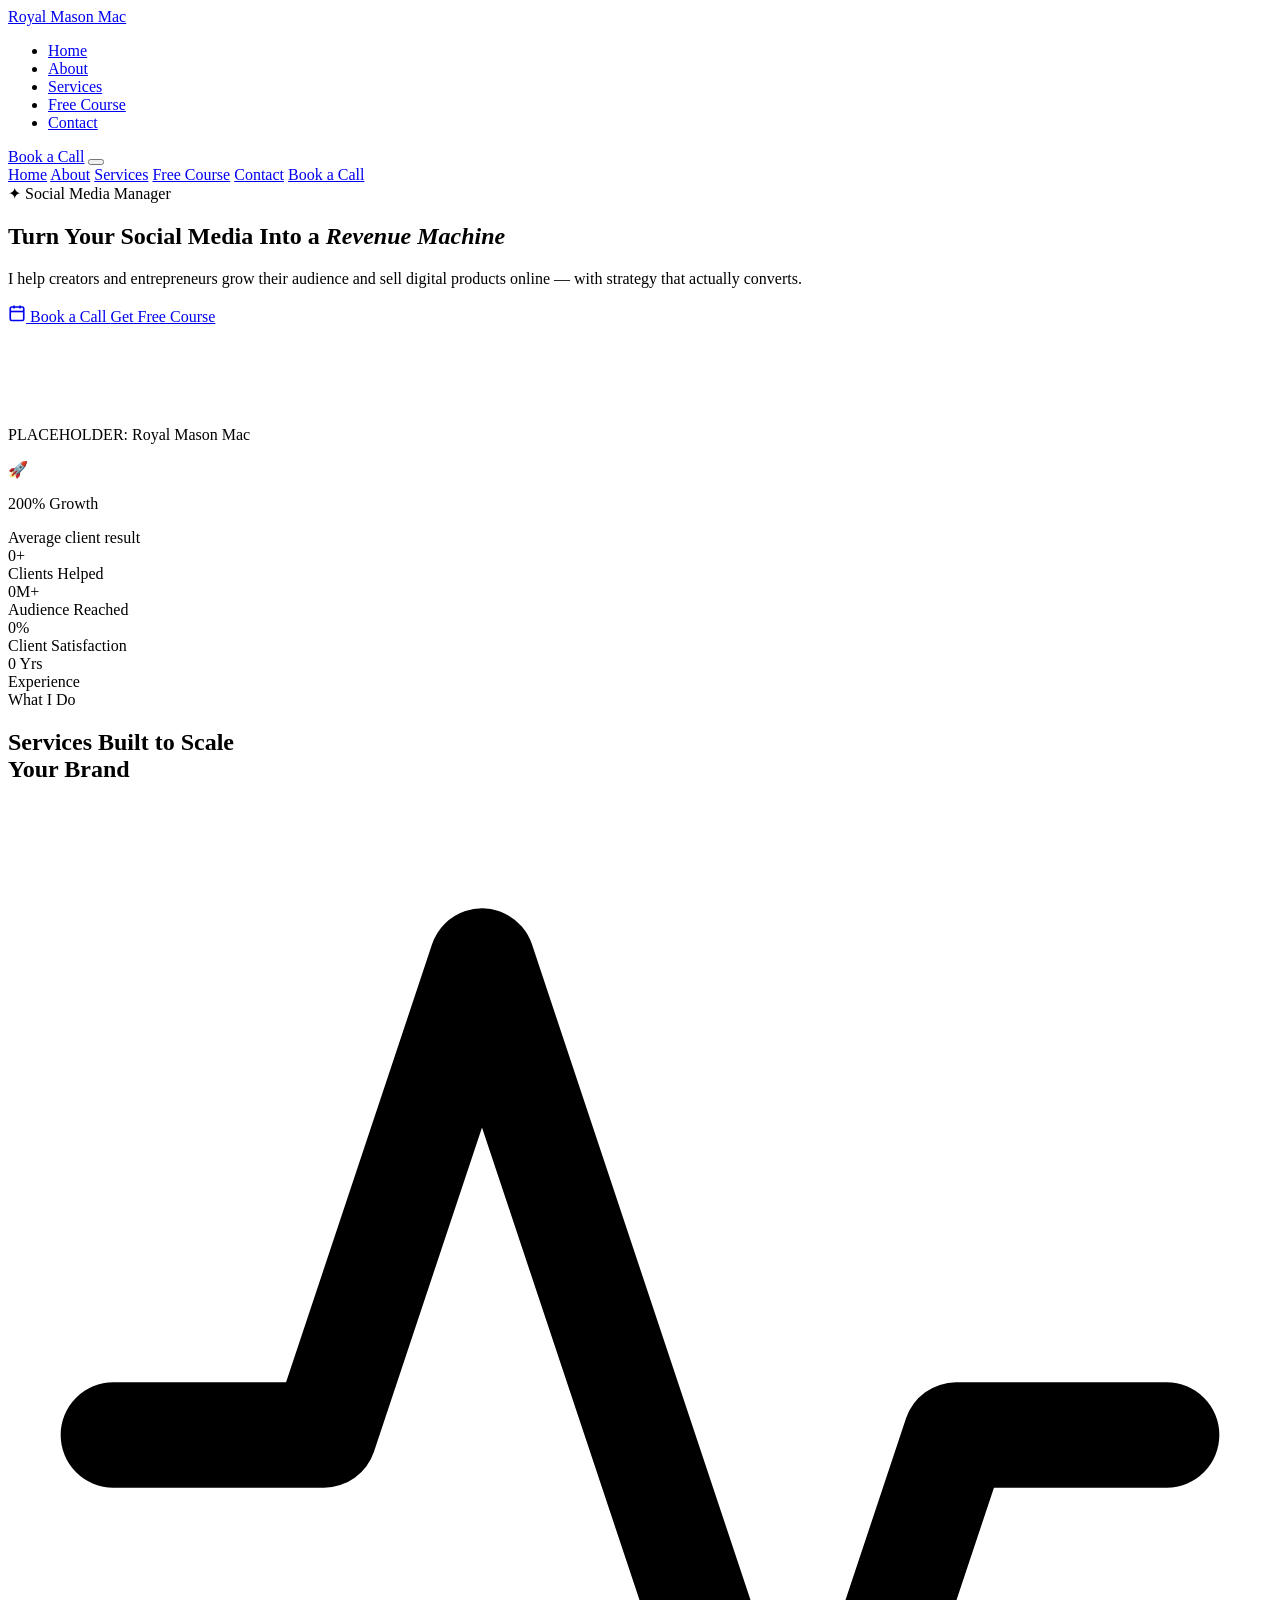
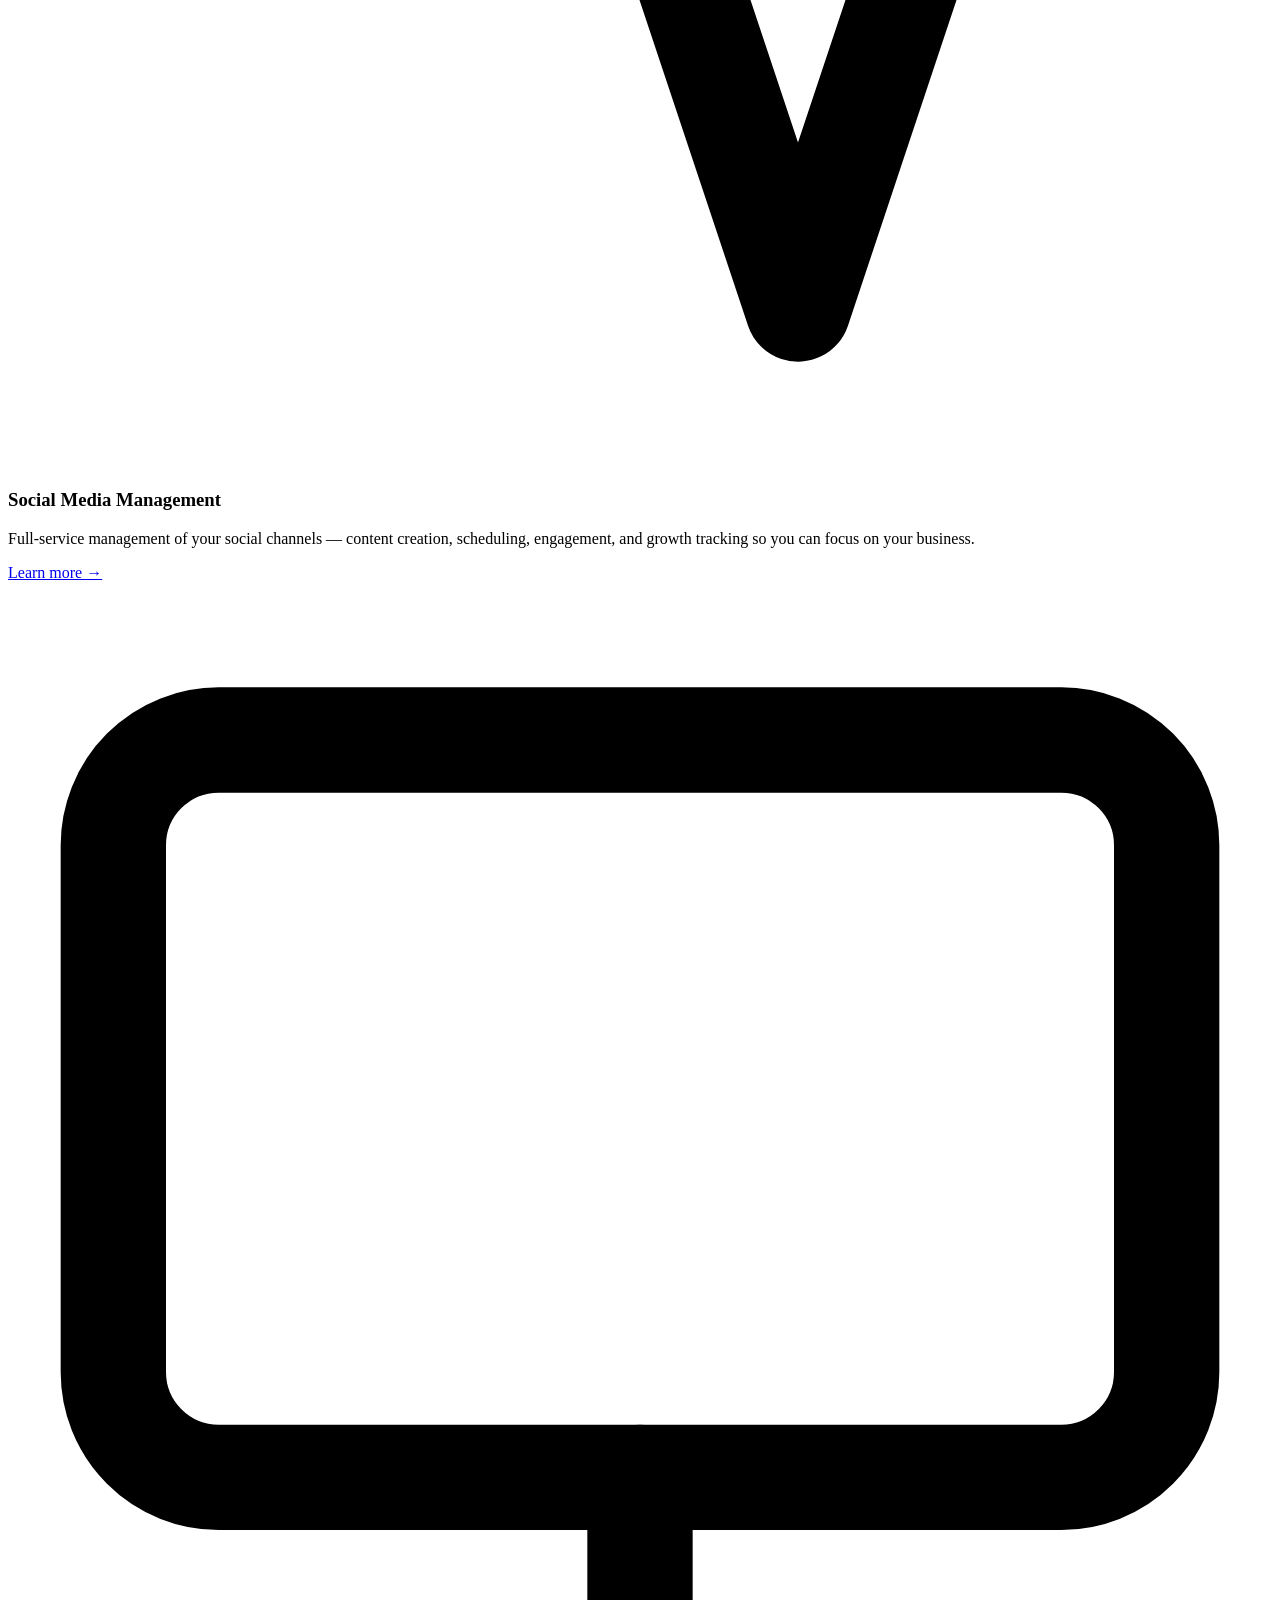
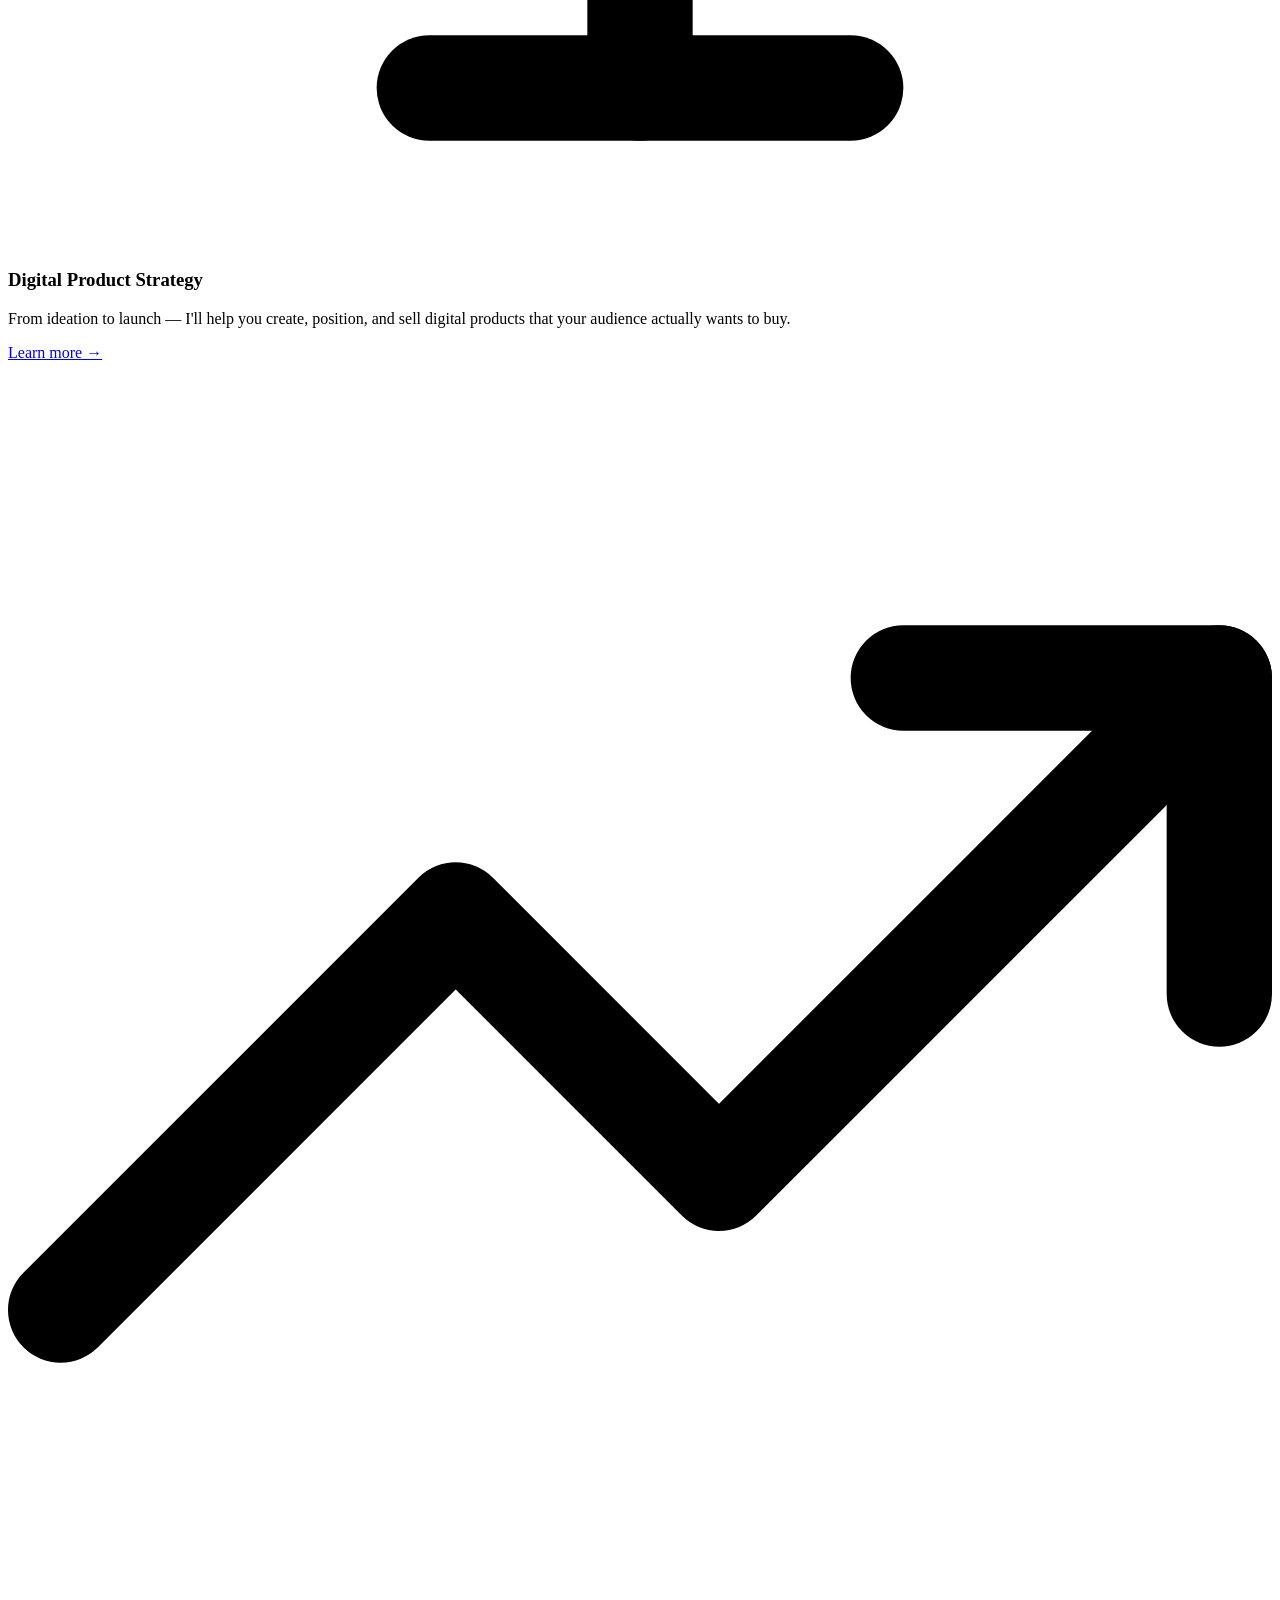
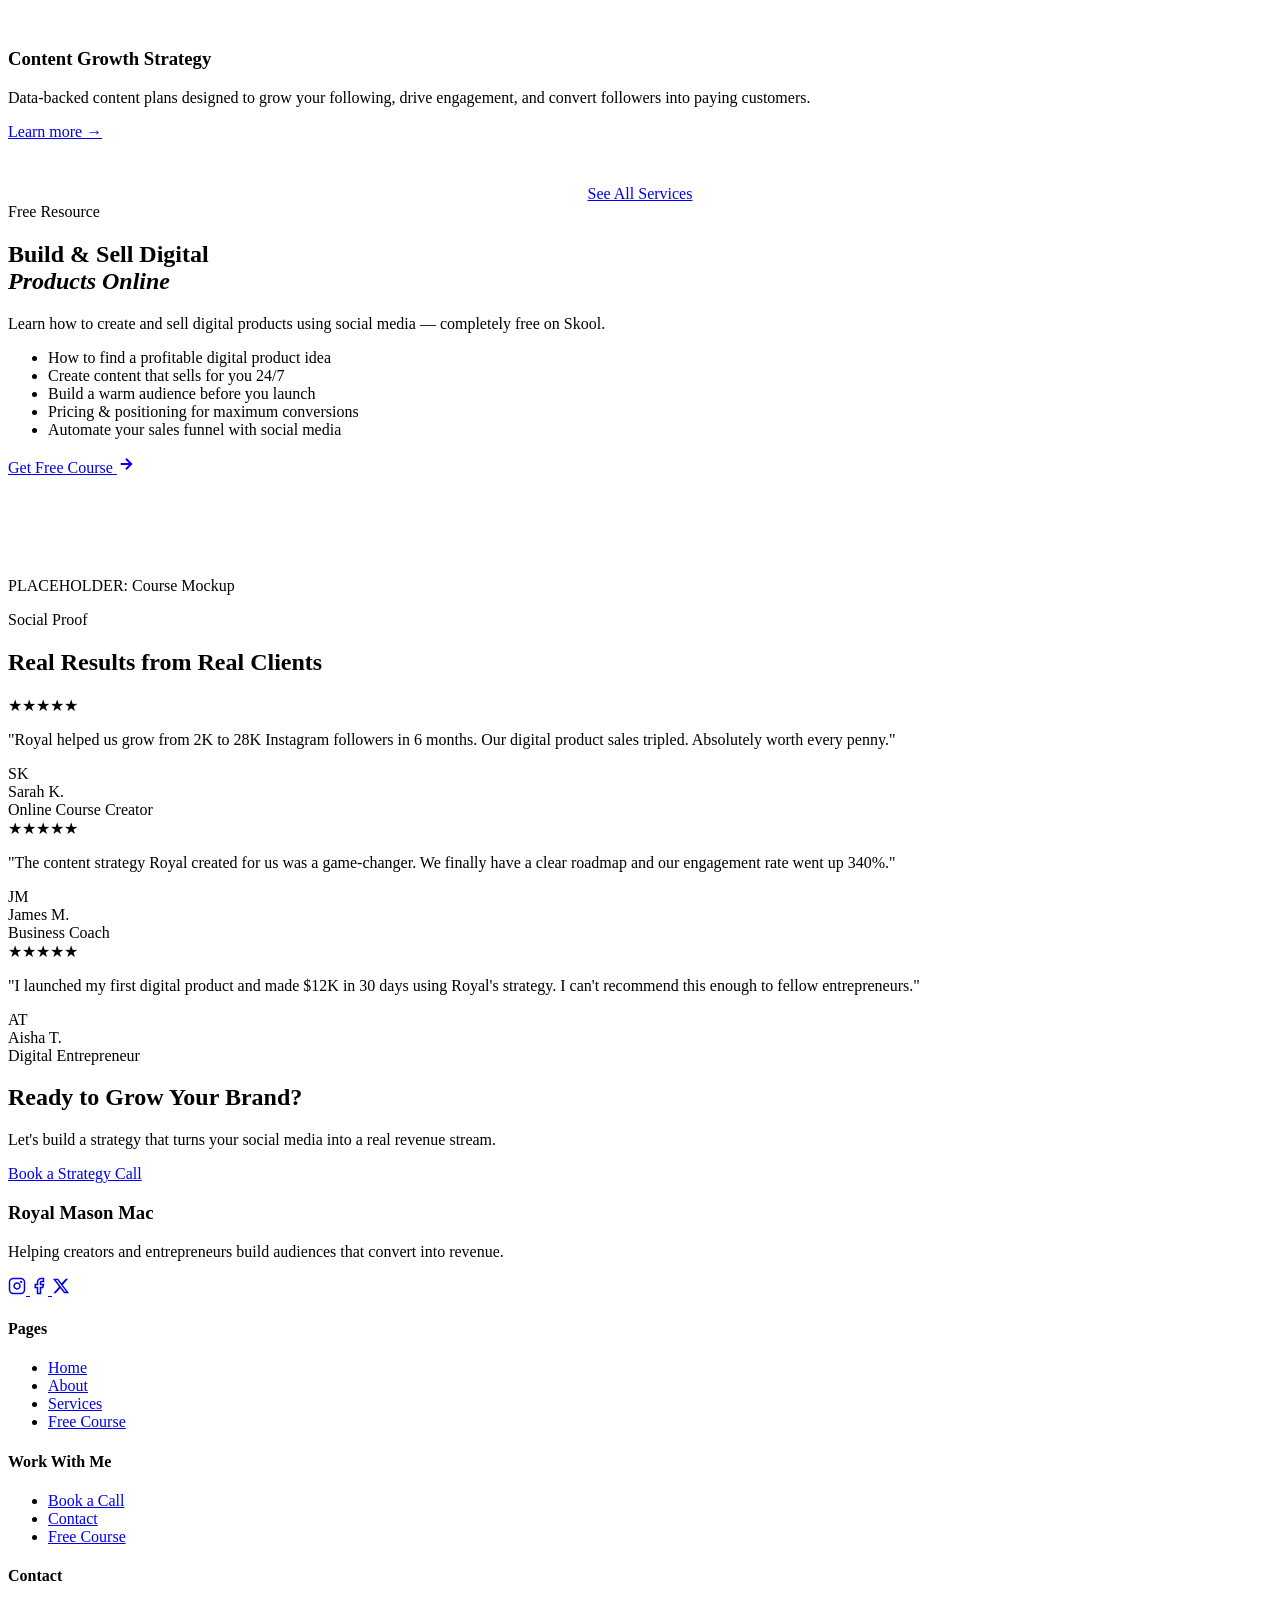
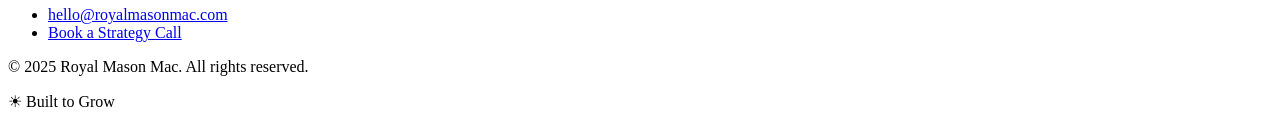
==== index.html @ da8994a7 "chore:add index.html" ====
<!DOCTYPE html>
<html lang="en">
<head>
  <meta charset="UTF-8" />
  <meta name="viewport" content="width=device-width, initial-scale=1.0" />
  <title>Royal Mason Mac — Social Media Manager</title>
  <meta name="description" content="Royal Mason Mac helps creators and entrepreneurs grow their audience and sell digital products online." />
  <link rel="stylesheet" href="css/style.css" />
  <link rel="preconnect" href="https://fonts.googleapis.com" />
  <link rel="preconnect" href="https://fonts.gstatic.com" crossorigin />
</head>
<body>

<!-- ═══ NAVBAR ═══ -->
<nav class="navbar" aria-label="Main navigation">
  <div class="container navbar__inner">
    <a href="index.html" class="navbar__logo">
      <span class="navbar__logo-dot"></span>
      Royal Mason Mac
    </a>
    <ul class="navbar__links" role="list">
      <li><a href="index.html">Home</a></li>
      <li><a href="about.html">About</a></li>
      <li><a href="services.html">Services</a></li>
      <li><a href="course.html">Free Course</a></li>
      <li><a href="contact.html">Contact</a></li>
    </ul>
    <div class="navbar__cta">
      <a href="book.html" class="btn btn-primary btn-sm btn-cta-nav">Book a Call</a>
      <button class="hamburger" aria-label="Open menu" aria-expanded="false">
        <span></span><span></span><span></span>
      </button>
    </div>
  </div>
</nav>

<!-- ═══ MOBILE MENU ═══ -->
<div class="mobile-nav" role="dialog" aria-modal="true" aria-label="Mobile navigation">
  <a href="index.html">Home</a>
  <a href="about.html">About</a>
  <a href="services.html">Services</a>
  <a href="course.html">Free Course</a>
  <a href="contact.html">Contact</a>
  <a href="book.html" class="btn btn-primary mobile-cta">Book a Call</a>
</div>

<!-- ═══ HERO ═══ -->
<section class="hero" aria-label="Hero">
  <div class="hero__bg" aria-hidden="true">
    <div class="hero__blob-1"></div>
    <div class="hero__blob-2"></div>
  </div>
  <div class="container">
    <div class="hero__grid">
      <div class="hero__copy">
        <div class="hero__tag">
          <span class="tag tag--yellow">✦ Social Media Manager</span>
        </div>
        <h1 class="hero__title">
          Turn Your Social Media Into a
          <em>Revenue Machine</em>
        </h1>
        <p class="hero__sub">
          I help creators and entrepreneurs grow their audience and sell digital products online — with strategy that actually converts.
        </p>
        <div class="hero__btns">
          <a href="book.html" class="btn btn-primary btn-lg">
            <svg width="18" height="18" viewBox="0 0 24 24" fill="none" stroke="currentColor" stroke-width="2.2" aria-hidden="true"><rect x="3" y="4" width="18" height="18" rx="2"/><line x1="16" y1="2" x2="16" y2="6"/><line x1="8" y1="2" x2="8" y2="6"/><line x1="3" y1="10" x2="21" y2="10"/></svg>
            Book a Call
          </a>
          <a href="course.html" class="btn btn-secondary btn-lg">Get Free Course</a>
        </div>
      </div>
      <div class="hero__image-wrap">
        <div class="hero__image-card" aria-label="Photo of Royal Mason Mac">
          <div class="hero__placeholder">
            <svg width="80" height="80" viewBox="0 0 24 24" fill="none" stroke="white" stroke-width="1.5" aria-hidden="true"><circle cx="12" cy="8" r="4"/><path d="M4 20c0-4 3.6-7 8-7s8 3 8 7"/></svg>
            <p>PLACEHOLDER: Royal Mason Mac</p>
          </div>
        </div>
        <div class="hero__badge" aria-hidden="true">
          <div class="hero__badge-icon">🚀</div>
          <div>
            <p>200% Growth</p>
            <span>Average client result</span>
          </div>
        </div>
      </div>
    </div>
  </div>
</section>

<!-- ═══ SOCIAL PROOF BAR ═══ -->
<div class="social-proof" aria-label="Key statistics">
  <div class="container social-proof__inner">
    <div class="social-proof__item">
      <div class="social-proof__num" data-count="150" data-suffix="+">0+</div>
      <div class="social-proof__label">Clients Helped</div>
    </div>
    <div class="social-proof__item">
      <div class="social-proof__num" data-count="5" data-suffix="M+">0M+</div>
      <div class="social-proof__label">Audience Reached</div>
    </div>
    <div class="social-proof__item">
      <div class="social-proof__num" data-count="98" data-suffix="%">0%</div>
      <div class="social-proof__label">Client Satisfaction</div>
    </div>
    <div class="social-proof__item">
      <div class="social-proof__num" data-count="4" data-suffix=" Yrs">0 Yrs</div>
      <div class="social-proof__label">Experience</div>
    </div>
  </div>
</div>

<!-- ═══ SERVICES ═══ -->
<section class="section" aria-labelledby="services-heading">
  <div class="container">
    <div class="section-label" aria-hidden="true"><span>What I Do</span></div>
    <h2 id="services-heading" class="fade-up">Services Built to Scale<br>Your Brand</h2>
    <div class="services-grid" role="list">

      <article class="service-card fade-up" role="listitem">
        <div class="service-card__icon" aria-hidden="true">
          <svg viewBox="0 0 24 24" fill="none" stroke="currentColor" stroke-width="2" stroke-linecap="round" stroke-linejoin="round"><path d="M22 12h-4l-3 9L9 3l-3 9H2"/></svg>
        </div>
        <h3>Social Media Management</h3>
        <p>Full-service management of your social channels — content creation, scheduling, engagement, and growth tracking so you can focus on your business.</p>
        <a href="services.html" class="tag tag--navy" style="margin-top:18px;">Learn more →</a>
      </article>

      <article class="service-card fade-up" role="listitem">
        <div class="service-card__icon" aria-hidden="true">
          <svg viewBox="0 0 24 24" fill="none" stroke="currentColor" stroke-width="2" stroke-linecap="round" stroke-linejoin="round"><rect x="2" y="3" width="20" height="14" rx="2"/><line x1="8" y1="21" x2="16" y2="21"/><line x1="12" y1="17" x2="12" y2="21"/></svg>
        </div>
        <h3>Digital Product Strategy</h3>
        <p>From ideation to launch — I'll help you create, position, and sell digital products that your audience actually wants to buy.</p>
        <a href="services.html" class="tag tag--navy" style="margin-top:18px;">Learn more →</a>
      </article>

      <article class="service-card fade-up" role="listitem">
        <div class="service-card__icon" aria-hidden="true">
          <svg viewBox="0 0 24 24" fill="none" stroke="currentColor" stroke-width="2" stroke-linecap="round" stroke-linejoin="round"><polyline points="23 6 13.5 15.5 8.5 10.5 1 18"/><polyline points="17 6 23 6 23 12"/></svg>
        </div>
        <h3>Content Growth Strategy</h3>
        <p>Data-backed content plans designed to grow your following, drive engagement, and convert followers into paying customers.</p>
        <a href="services.html" class="tag tag--navy" style="margin-top:18px;">Learn more →</a>
      </article>

    </div>
    <div style="text-align:center;margin-top:44px;">
      <a href="services.html" class="btn btn-secondary">See All Services</a>
    </div>
  </div>
</section>

<!-- ═══ FREE COURSE ═══ -->
<section class="section course-section" aria-labelledby="course-heading">
  <div class="course-section__bg-dot" aria-hidden="true"></div>
  <div class="container">
    <div class="course-grid">
      <div>
        <div class="section-label" aria-hidden="true"><span>Free Resource</span></div>
        <h2 class="course-title fade-up" id="course-heading">
          Build &amp; Sell Digital<br>
          <em>Products Online</em>
        </h2>
        <p class="course-desc fade-up">
          Learn how to create and sell digital products using social media — completely free on Skool.
        </p>
        <ul class="course-bullets fade-up" aria-label="Course highlights">
          <li>How to find a profitable digital product idea</li>
          <li>Create content that sells for you 24/7</li>
          <li>Build a warm audience before you launch</li>
          <li>Pricing &amp; positioning for maximum conversions</li>
          <li>Automate your sales funnel with social media</li>
        </ul>
        <a href="course.html" class="btn btn-primary btn-lg fade-up">
          Get Free Course
          <svg width="18" height="18" viewBox="0 0 24 24" fill="none" stroke="currentColor" stroke-width="2.5" aria-hidden="true"><path d="M5 12h14M12 5l7 7-7 7"/></svg>
        </a>
      </div>
      <div class="course-mockup fade-up" role="img" aria-label="Course mockup placeholder">
        <svg width="80" height="80" viewBox="0 0 24 24" fill="none" stroke="white" stroke-width="1.2" aria-hidden="true"><path d="M14 2H6a2 2 0 00-2 2v16a2 2 0 002 2h12a2 2 0 002-2V8z"/><polyline points="14 2 14 8 20 8"/><line x1="16" y1="13" x2="8" y2="13"/><line x1="16" y1="17" x2="8" y2="17"/><polyline points="10 9 9 9 8 9"/></svg>
        <p>PLACEHOLDER: Course Mockup</p>
      </div>
    </div>
  </div>
</section>

<!-- ═══ TESTIMONIALS ═══ -->
<section class="section testimonial-section" aria-labelledby="testimonials-heading">
  <div class="container">
    <div class="section-label" aria-hidden="true"><span>Social Proof</span></div>
    <h2 id="testimonials-heading" class="fade-up">Real Results from Real Clients</h2>
    <div class="testimonials-grid" role="list">

      <article class="testimonial-card fade-up" role="listitem">
        <div class="stars" aria-label="5 stars">★★★★★</div>
        <p>"Royal helped us grow from 2K to 28K Instagram followers in 6 months. Our digital product sales tripled. Absolutely worth every penny."</p>
        <div class="testimonial-author">
          <div class="testimonial-avatar" aria-hidden="true">SK</div>
          <div>
            <div class="testimonial-name">Sarah K.</div>
            <div class="testimonial-role">Online Course Creator</div>
          </div>
        </div>
      </article>

      <article class="testimonial-card fade-up" role="listitem">
        <div class="stars" aria-label="5 stars">★★★★★</div>
        <p>"The content strategy Royal created for us was a game-changer. We finally have a clear roadmap and our engagement rate went up 340%."</p>
        <div class="testimonial-author">
          <div class="testimonial-avatar" aria-hidden="true">JM</div>
          <div>
            <div class="testimonial-name">James M.</div>
            <div class="testimonial-role">Business Coach</div>
          </div>
        </div>
      </article>

      <article class="testimonial-card fade-up" role="listitem">
        <div class="stars" aria-label="5 stars">★★★★★</div>
        <p>"I launched my first digital product and made $12K in 30 days using Royal's strategy. I can't recommend this enough to fellow entrepreneurs."</p>
        <div class="testimonial-author">
          <div class="testimonial-avatar" aria-hidden="true">AT</div>
          <div>
            <div class="testimonial-name">Aisha T.</div>
            <div class="testimonial-role">Digital Entrepreneur</div>
          </div>
        </div>
      </article>

    </div>
  </div>
</section>

<!-- ═══ CTA BANNER ═══ -->
<section class="section--sm" aria-labelledby="cta-heading">
  <div class="container">
    <div class="cta-banner">
      <h2 id="cta-heading">Ready to Grow Your Brand?</h2>
      <p>Let's build a strategy that turns your social media into a real revenue stream.</p>
      <div class="cta-banner__btns">
        <a href="book.html" class="btn btn-secondary btn-lg">Book a Strategy Call</a>
        <a href="course.html" class="btn btn-lg" style="background:var(--navy);color:white;">Get Free Course</a>
      </div>
    </div>
  </div>
</section>

<!-- ═══ FOOTER ═══ -->
<footer class="footer" role="contentinfo">
  <div class="container">
    <div class="footer__grid">
      <div class="footer__brand">
        <h3>Royal Mason Mac</h3>
        <p>Helping creators and entrepreneurs build audiences that convert into revenue.</p>
        <div class="footer__socials" aria-label="Social media links">
          <a href="#" class="footer__social-link" aria-label="Instagram">
            <svg width="18" height="18" viewBox="0 0 24 24" fill="none" stroke="currentColor" stroke-width="2" aria-hidden="true"><rect x="2" y="2" width="20" height="20" rx="5"/><path d="M16 11.37A4 4 0 1112.63 8 4 4 0 0116 11.37z"/><circle cx="17.5" cy="6.5" r="1.5" fill="currentColor" stroke="none"/></svg>
          </a>
          <a href="#" class="footer__social-link" aria-label="Facebook">
            <svg width="18" height="18" viewBox="0 0 24 24" fill="none" stroke="currentColor" stroke-width="2" aria-hidden="true"><path d="M18 2h-3a5 5 0 00-5 5v3H7v4h3v8h4v-8h3l1-4h-4V7a1 1 0 011-1h3z"/></svg>
          </a>
          <a href="#" class="footer__social-link" aria-label="Twitter/X">
            <svg width="18" height="18" viewBox="0 0 24 24" fill="currentColor" aria-hidden="true"><path d="M18.244 2.25h3.308l-7.227 8.26 8.502 11.24H16.17l-5.214-6.817L4.99 21.75H1.68l7.73-8.835L1.254 2.25H8.08l4.713 6.231zm-1.161 17.52h1.833L7.084 4.126H5.117z"/></svg>
          </a>
        </div>
      </div>
      <div class="footer__col">
        <h4>Pages</h4>
        <ul>
          <li><a href="index.html">Home</a></li>
          <li><a href="about.html">About</a></li>
          <li><a href="services.html">Services</a></li>
          <li><a href="course.html">Free Course</a></li>
        </ul>
      </div>
      <div class="footer__col">
        <h4>Work With Me</h4>
        <ul>
          <li><a href="book.html">Book a Call</a></li>
          <li><a href="contact.html">Contact</a></li>
          <li><a href="course.html">Free Course</a></li>
        </ul>
      </div>
      <div class="footer__col">
        <h4>Contact</h4>
        <ul>
          <li><a href="mailto:hello@royalmasonmac.com">hello@royalmasonmac.com</a></li>
          <li><a href="book.html">Book a Strategy Call</a></li>
        </ul>
      </div>
    </div>
    <div class="footer__bottom">
      <p class="footer__copy">© 2025 Royal Mason Mac. All rights reserved.</p>
      <p class="footer__tagline">☀ Built to Grow</p>
    </div>
  </div>
</footer>

<script src="js/main.js"></script>
</body>
</html>
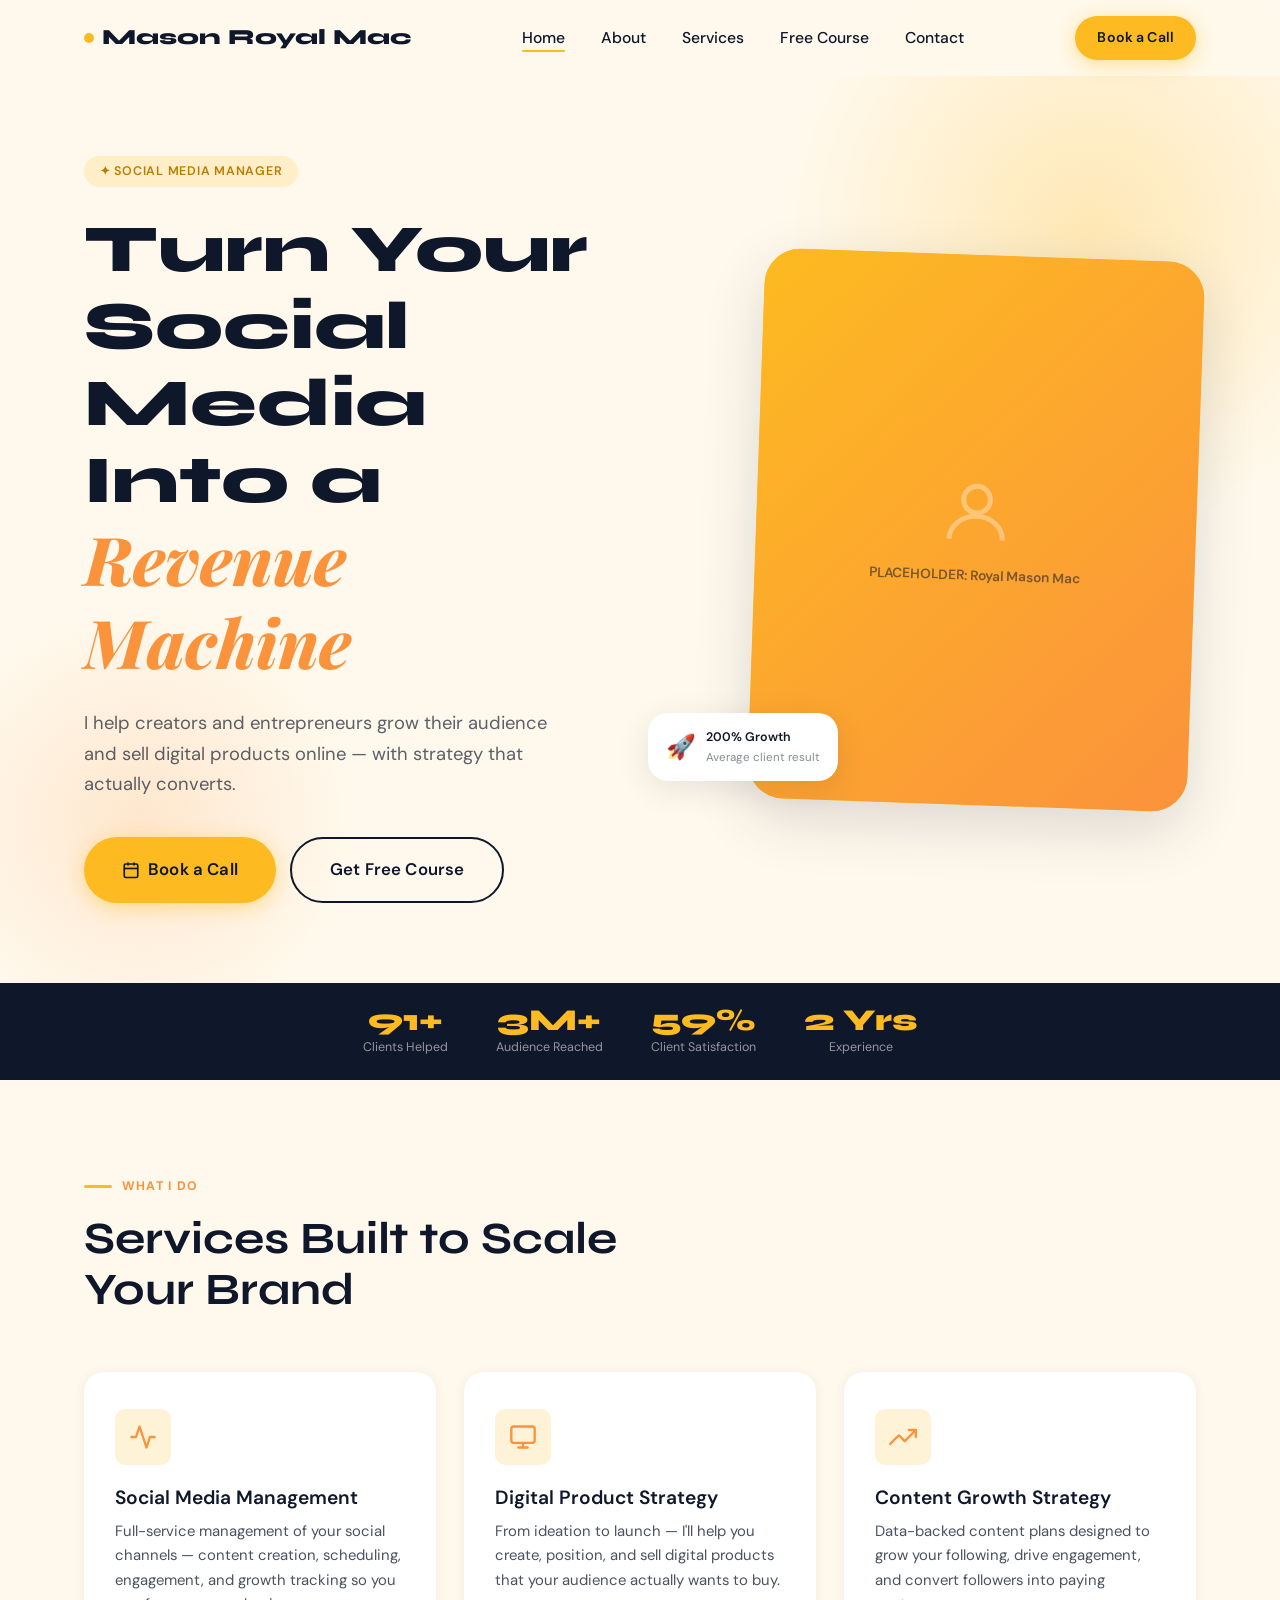
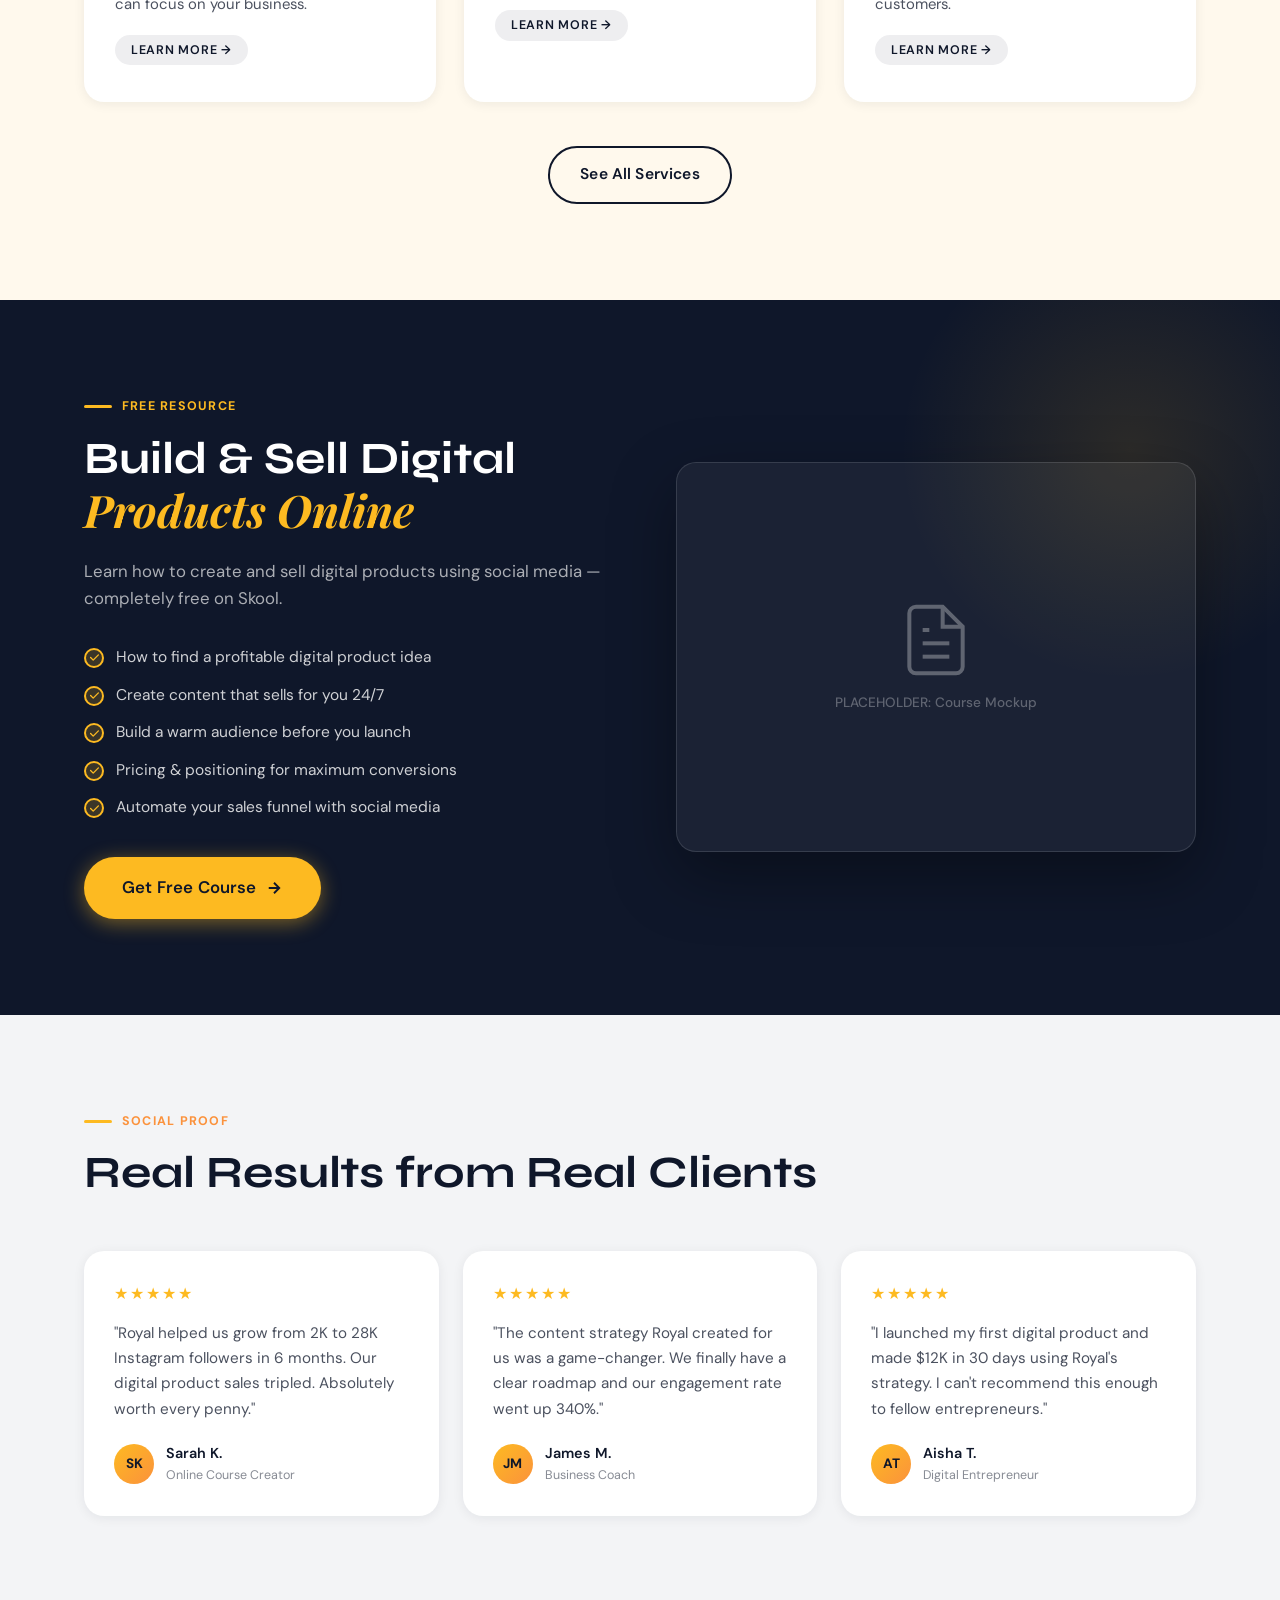
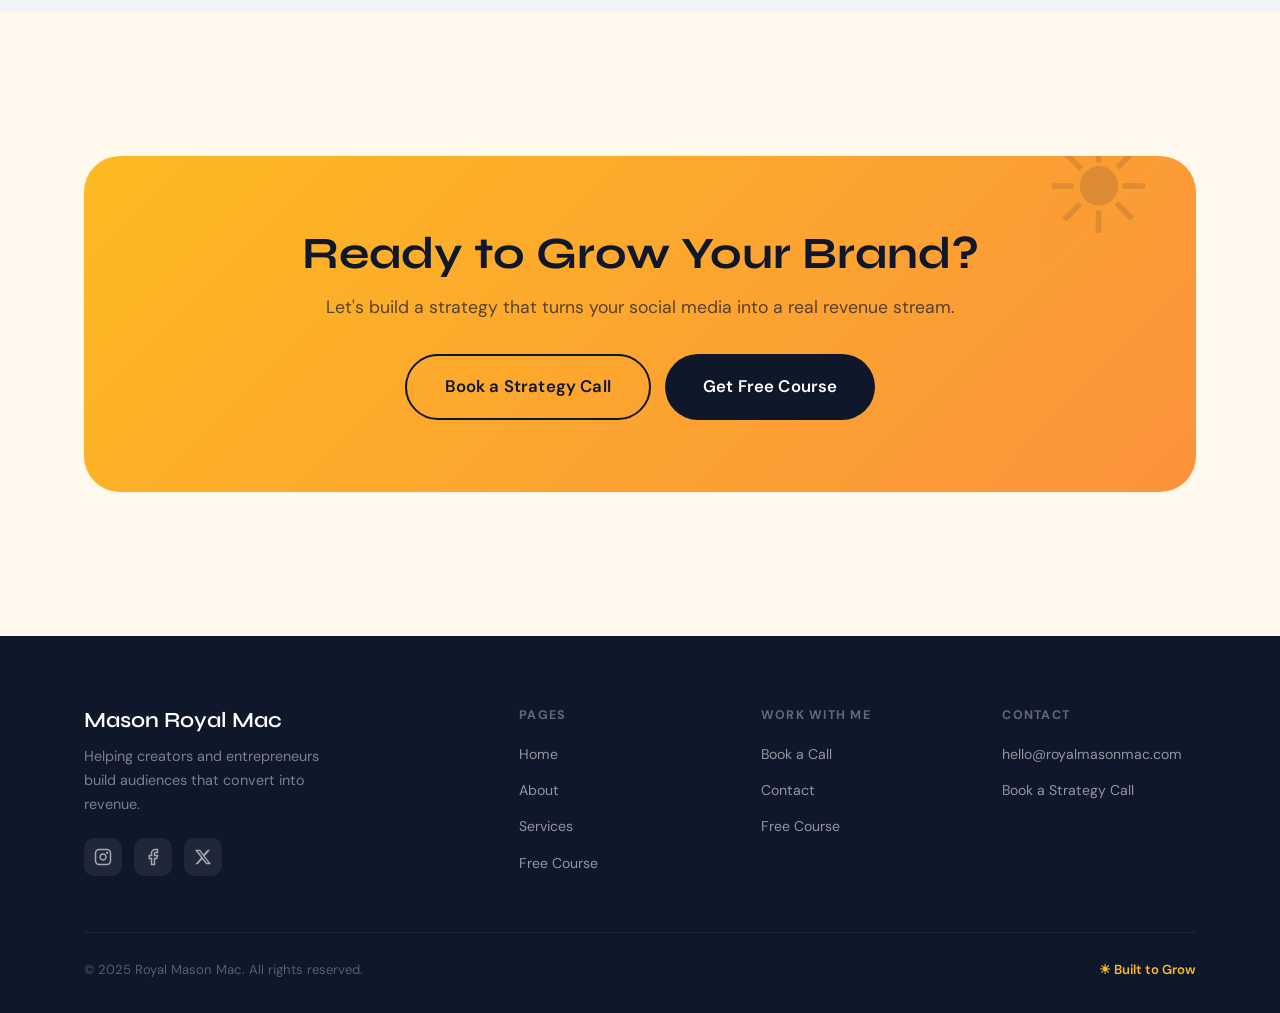
==== commit 5a89f886: "Change 'Royal Mason Mac' to 'Mason Royal Mac'" ====
--- a/index.html
+++ b/index.html
@@ -3,7 +3,7 @@
 <head>
   <meta charset="UTF-8" />
   <meta name="viewport" content="width=device-width, initial-scale=1.0" />
-  <title>Royal Mason Mac — Social Media Manager</title>
+  <title>Mason Royal Mac — Social Media Manager</title>
   <meta name="description" content="Royal Mason Mac helps creators and entrepreneurs grow their audience and sell digital products online." />
   <link rel="stylesheet" href="css/style.css" />
   <link rel="preconnect" href="https://fonts.googleapis.com" />
@@ -16,7 +16,7 @@
   <div class="container navbar__inner">
     <a href="index.html" class="navbar__logo">
       <span class="navbar__logo-dot"></span>
-      Royal Mason Mac
+      Mason Royal Mac
     </a>
     <ul class="navbar__links" role="list">
       <li><a href="index.html">Home</a></li>
@@ -253,7 +253,7 @@
   <div class="container">
     <div class="footer__grid">
       <div class="footer__brand">
-        <h3>Royal Mason Mac</h3>
+        <h3>Mason Royal Mac</h3>
         <p>Helping creators and entrepreneurs build audiences that convert into revenue.</p>
         <div class="footer__socials" aria-label="Social media links">
           <a href="#" class="footer__social-link" aria-label="Instagram">
--- a/css/style.css
+++ b/css/style.css
@@ -0,0 +1,613 @@
+/* =============================================
+   ROYAL MASON MAC — Global Styles
+   ============================================= */
+
+@import url('https://fonts.googleapis.com/css2?family=Playfair+Display:ital,wght@0,700;0,900;1,700&family=DM+Sans:wght@300;400;500;600&family=Syne:wght@700;800&display=swap');
+
+/* ─── CSS Variables ─── */
+:root {
+  --yellow:    #FDBA21;
+  --orange:    #FB923C;
+  --navy:      #0F172A;
+  --cream:     #FFF9ED;
+  --gray:      #F3F4F6;
+  --navy-80:   rgba(15,23,42,0.08);
+  --yellow-20: rgba(253,186,33,0.18);
+
+  --font-display: 'Syne', sans-serif;
+  --font-serif:   'Playfair Display', serif;
+  --font-body:    'DM Sans', sans-serif;
+
+  --radius-sm:  10px;
+  --radius-md:  20px;
+  --radius-lg:  36px;
+  --shadow-sm:  0 2px 12px rgba(15,23,42,0.07);
+  --shadow-md:  0 8px 32px rgba(15,23,42,0.10);
+  --shadow-lg:  0 20px 60px rgba(15,23,42,0.14);
+
+  --nav-h: 76px;
+  --max-w: 1160px;
+}
+
+/* ─── Reset ─── */
+*, *::before, *::after { box-sizing: border-box; margin: 0; padding: 0; }
+html { scroll-behavior: smooth; font-size: 16px; }
+body {
+  font-family: var(--font-body);
+  background: var(--cream);
+  color: var(--navy);
+  line-height: 1.65;
+  -webkit-font-smoothing: antialiased;
+  overflow-x: hidden;
+}
+img { max-width: 100%; display: block; }
+a { text-decoration: none; color: inherit; }
+
+/* ─── Typography ─── */
+h1, h2, h3, h4 { line-height: 1.15; }
+h1 { font-family: var(--font-display); font-size: clamp(2.4rem, 5.5vw, 4.2rem); font-weight: 800; }
+h2 { font-family: var(--font-display); font-size: clamp(1.9rem, 3.5vw, 3rem); font-weight: 700; }
+h3 { font-family: var(--font-body); font-size: 1.3rem; font-weight: 600; }
+p  { font-size: 1.05rem; color: rgba(15,23,42,0.75); }
+
+/* ─── Layout Helpers ─── */
+.container { max-width: var(--max-w); margin: 0 auto; padding: 0 24px; }
+.section    { padding: 96px 0; }
+.section--sm { padding: 64px 0; }
+
+/* ─── Buttons ─── */
+.btn {
+  display: inline-flex; align-items: center; gap: 8px;
+  padding: 14px 30px; border-radius: 50px; font-family: var(--font-body);
+  font-weight: 600; font-size: 0.97rem; cursor: pointer;
+  transition: all 0.25s cubic-bezier(0.34, 1.56, 0.64, 1);
+  border: none; letter-spacing: 0.01em;
+}
+.btn-primary {
+  background: var(--yellow); color: var(--navy);
+  box-shadow: 0 4px 20px rgba(253,186,33,0.45);
+}
+.btn-primary:hover {
+  transform: translateY(-3px) scale(1.03);
+  box-shadow: 0 8px 32px rgba(253,186,33,0.60);
+  background: #fdc015;
+}
+.btn-secondary {
+  background: transparent; color: var(--navy);
+  border: 2px solid var(--navy);
+}
+.btn-secondary:hover {
+  background: var(--navy); color: var(--cream);
+  transform: translateY(-2px);
+}
+.btn-outline-light {
+  background: transparent; color: #fff;
+  border: 2px solid rgba(255,255,255,0.55);
+}
+.btn-outline-light:hover {
+  background: rgba(255,255,255,0.15);
+  border-color: #fff;
+}
+.btn-lg { padding: 17px 38px; font-size: 1.05rem; }
+.btn-sm { padding: 10px 22px; font-size: 0.88rem; }
+
+/* ─── Tag / Badge ─── */
+.tag {
+  display: inline-block; padding: 5px 16px; border-radius: 50px;
+  font-size: 0.78rem; font-weight: 600; letter-spacing: 0.06em; text-transform: uppercase;
+}
+.tag--yellow { background: var(--yellow-20); color: #b97d00; }
+.tag--navy   { background: rgba(15,23,42,0.07); color: var(--navy); }
+
+/* ─── Section Label ─── */
+.section-label {
+  display: flex; align-items: center; gap: 10px; margin-bottom: 16px;
+}
+.section-label span {
+  font-size: 0.78rem; font-weight: 700; letter-spacing: 0.1em;
+  text-transform: uppercase; color: var(--orange);
+}
+.section-label::before {
+  content: ''; display: block; width: 28px; height: 3px;
+  background: var(--yellow); border-radius: 2px;
+}
+
+/* =============================================
+   NAVBAR
+   ============================================= */
+.navbar {
+  position: fixed; top: 0; left: 0; right: 0; z-index: 900;
+  height: var(--nav-h);
+  background: rgba(255,249,237,0.96);
+  transition: background 0.3s, box-shadow 0.3s;
+}
+.navbar.scrolled {
+  backdrop-filter: blur(12px);
+  -webkit-backdrop-filter: blur(12px);
+  box-shadow: 0 2px 20px rgba(15,23,42,0.08);
+}
+.navbar__inner {
+  display: flex; align-items: center; justify-content: space-between;
+  height: 100%;
+}
+.navbar__logo {
+  font-family: var(--font-display);
+  font-size: 1.35rem; font-weight: 800; color: var(--navy);
+  display: flex; align-items: center; gap: 8px;
+}
+.navbar__logo-dot {
+  width: 10px; height: 10px; border-radius: 50%;
+  background: var(--yellow); display: inline-block;
+}
+.navbar__links {
+  display: flex; align-items: center; gap: 36px; list-style: none;
+}
+.navbar__links a {
+  font-size: 0.98rem; font-weight: 500; color: var(--navy);
+  transition: color 0.2s; position: relative;
+}
+.navbar__links a::after {
+  content: ''; position: absolute; bottom: -4px; left: 0; right: 0;
+  height: 2px; background: var(--yellow); border-radius: 2px;
+  transform: scaleX(0); transition: transform 0.25s;
+}
+.navbar__links a:hover::after,
+.navbar__links a.active::after { transform: scaleX(1); }
+.navbar__links a:hover, .navbar__links a.active { color: var(--navy); }
+.navbar__cta { display: flex; align-items: center; gap: 12px; }
+
+/* Hamburger */
+.hamburger {
+  display: none; flex-direction: column; gap: 5px;
+  cursor: pointer; padding: 4px; background: none; border: none;
+}
+.hamburger span {
+  display: block; width: 26px; height: 2.5px; background: var(--navy);
+  border-radius: 3px; transition: all 0.3s cubic-bezier(0.34, 1.56, 0.64, 1);
+  transform-origin: center;
+}
+.hamburger.open span:nth-child(1) { transform: translateY(7.5px) rotate(45deg); }
+.hamburger.open span:nth-child(2) { opacity: 0; transform: scaleX(0); }
+.hamburger.open span:nth-child(3) { transform: translateY(-7.5px) rotate(-45deg); }
+
+/* Mobile Overlay */
+.mobile-nav {
+  position: fixed; inset: 0; z-index: 800;
+  background: var(--navy);
+  display: flex; flex-direction: column; align-items: center; justify-content: center;
+  gap: 36px;
+  transform: translateX(100%); transition: transform 0.4s cubic-bezier(0.77, 0, 0.175, 1);
+}
+.mobile-nav.open { transform: translateX(0); }
+.mobile-nav a {
+  font-family: var(--font-display); font-size: clamp(1.3rem, 5vw, 1.6rem); font-weight: 800;
+  color: rgba(255,255,255,0.75); letter-spacing: -0.01em;
+  transition: color 0.2s;
+}
+.mobile-nav a:hover { color: var(--yellow); }
+.mobile-nav .mobile-cta { margin-top: 8px; }
+
+/* =============================================
+   HERO (Home)
+   ============================================= */
+.hero {
+  min-height: 100svh; display: flex; align-items: center;
+  position: relative; overflow: hidden;
+  background: var(--cream);
+  padding-top: var(--nav-h);
+}
+.hero__bg {
+  position: absolute; inset: 0; z-index: 0; pointer-events: none;
+}
+.hero__blob-1 {
+  position: absolute; top: -80px; right: -120px;
+  width: 620px; height: 620px; border-radius: 50%;
+  background: radial-gradient(circle, rgba(253,186,33,0.28) 0%, transparent 70%);
+  animation: float 8s ease-in-out infinite;
+}
+.hero__blob-2 {
+  position: absolute; bottom: -60px; left: -80px;
+  width: 440px; height: 440px; border-radius: 50%;
+  background: radial-gradient(circle, rgba(251,146,60,0.18) 0%, transparent 70%);
+  animation: float 10s ease-in-out infinite reverse;
+}
+.hero__grid {
+  display: grid; grid-template-columns: 1fr 1fr; align-items: center; gap: 64px;
+  position: relative; z-index: 1; padding: 80px 0;
+}
+.hero__tag { margin-bottom: 24px; }
+.hero__title { margin-bottom: 22px; }
+.hero__title em {
+  font-style: italic; font-family: var(--font-serif);
+  color: var(--orange);
+}
+.hero__sub {
+  font-size: 1.15rem; max-width: 480px; margin-bottom: 38px;
+  color: rgba(15,23,42,0.68);
+}
+.hero__btns { display: flex; gap: 14px; flex-wrap: wrap; }
+.hero__image-wrap {
+  position: relative; display: flex; justify-content: flex-end;
+}
+.hero__image-card {
+  background: var(--yellow);
+  border-radius: var(--radius-lg); overflow: hidden;
+  width: 100%; max-width: 440px; aspect-ratio: 4/5;
+  position: relative;
+  box-shadow: var(--shadow-lg);
+  transform: rotate(2deg);
+  transition: transform 0.4s;
+}
+.hero__image-card:hover { transform: rotate(0deg) scale(1.01); }
+.hero__placeholder {
+  width: 100%; height: 100%;
+  display: flex; flex-direction: column; align-items: center; justify-content: center; gap: 12px;
+  background: linear-gradient(135deg, var(--yellow) 0%, var(--orange) 100%);
+}
+.hero__placeholder svg { opacity: 0.35; }
+.hero__placeholder p { font-weight: 600; font-size: 0.85rem; color: rgba(15,23,42,0.55); }
+.hero__badge {
+  position: absolute; bottom: 24px; left: -24px;
+  background: white; border-radius: var(--radius-md); padding: 14px 18px;
+  box-shadow: var(--shadow-md); display: flex; align-items: center; gap: 10px;
+  animation: float 4s ease-in-out infinite;
+}
+.hero__badge-icon { font-size: 1.5rem; }
+.hero__badge p { font-size: 0.78rem; font-weight: 600; color: var(--navy); margin: 0; }
+.hero__badge span { font-size: 0.72rem; color: rgba(15,23,42,0.5); display: block; font-weight: 400; }
+
+/* ─── Social Proof Bar ─── */
+.social-proof {
+  background: var(--navy); padding: 22px 0;
+}
+.social-proof__inner {
+  display: flex; align-items: center; justify-content: center;
+  gap: 48px; flex-wrap: wrap;
+}
+.social-proof__item {
+  display: flex; flex-direction: column; align-items: center;
+}
+.social-proof__num {
+  font-family: var(--font-display); font-size: 1.9rem; font-weight: 800;
+  color: var(--yellow); line-height: 1;
+}
+.social-proof__label { font-size: 0.78rem; color: rgba(255,255,255,0.55); margin-top: 2px; }
+
+/* ─── Services Section (Home Preview) ─── */
+.services-grid {
+  display: grid; grid-template-columns: repeat(3, 1fr); gap: 28px; margin-top: 56px;
+}
+.service-card {
+  background: white; border-radius: var(--radius-md); padding: 36px 30px;
+  box-shadow: var(--shadow-sm); border: 1.5px solid transparent;
+  transition: all 0.3s cubic-bezier(0.34, 1.56, 0.64, 1);
+  position: relative; overflow: hidden;
+}
+.service-card::before {
+  content: ''; position: absolute; top: 0; left: 0; right: 0;
+  height: 4px; background: linear-gradient(90deg, var(--yellow), var(--orange));
+  transform: scaleX(0); transition: transform 0.3s; transform-origin: left;
+}
+.service-card:hover {
+  transform: translateY(-8px);
+  box-shadow: var(--shadow-lg);
+  border-color: var(--yellow-20);
+}
+.service-card:hover::before { transform: scaleX(1); }
+.service-card__icon {
+  width: 56px; height: 56px; border-radius: var(--radius-sm);
+  background: var(--yellow-20); display: flex; align-items: center; justify-content: center;
+  margin-bottom: 22px;
+}
+.service-card__icon svg { width: 28px; height: 28px; color: var(--orange); }
+.service-card h3 { margin-bottom: 10px; font-size: 1.2rem; }
+.service-card p { font-size: 0.93rem; }
+
+/* ─── Course Section ─── */
+.course-section {
+  background: var(--navy); position: relative; overflow: hidden;
+}
+.course-section__bg-dot {
+  position: absolute; width: 500px; height: 500px; border-radius: 50%;
+  background: radial-gradient(circle, rgba(253,186,33,0.12) 0%, transparent 65%);
+  top: -100px; right: -100px; pointer-events: none;
+}
+.course-grid {
+  display: grid; grid-template-columns: 1fr 1fr; gap: 72px; align-items: center;
+}
+.course-grid .section-label span { color: var(--yellow); }
+.course-title { font-family: var(--font-display); color: white; margin-bottom: 18px; }
+.course-title em { font-style: italic; font-family: var(--font-serif); color: var(--yellow); }
+.course-desc { color: rgba(255,255,255,0.65); margin-bottom: 32px; font-size: 1.05rem; }
+.course-bullets { list-style: none; margin-bottom: 36px; display: flex; flex-direction: column; gap: 12px; }
+.course-bullets li {
+  display: flex; align-items: center; gap: 12px;
+  color: rgba(255,255,255,0.8); font-size: 0.97rem;
+}
+.course-bullets li::before {
+  content: ''; flex-shrink: 0; width: 20px; height: 20px; border-radius: 50%;
+  background: var(--yellow-20); border: 2px solid var(--yellow);
+  background-image: url("data:image/svg+xml,%3Csvg xmlns='http://www.w3.org/2000/svg' viewBox='0 0 20 20' fill='%23FDBA21'%3E%3Cpath fill-rule='evenodd' d='M16.707 5.293a1 1 0 010 1.414l-8 8a1 1 0 01-1.414 0l-4-4a1 1 0 011.414-1.414L8 12.586l7.293-7.293a1 1 0 011.414 0z'/%3E%3C/svg%3E");
+  background-size: 13px; background-repeat: no-repeat; background-position: center;
+}
+.course-mockup {
+  background: rgba(255,255,255,0.05); border: 1.5px solid rgba(255,255,255,0.12);
+  border-radius: var(--radius-md); aspect-ratio: 4/3;
+  display: flex; flex-direction: column; align-items: center; justify-content: center; gap: 12px;
+  box-shadow: 0 24px 64px rgba(0,0,0,0.35);
+}
+.course-mockup svg { opacity: 0.3; }
+.course-mockup p { color: rgba(255,255,255,0.3); font-size: 0.85rem; font-weight: 500; }
+
+/* ─── Testimonial ─── */
+.testimonial-section { background: var(--gray); }
+.testimonials-grid {
+  display: grid; grid-template-columns: repeat(3, 1fr); gap: 24px; margin-top: 52px;
+}
+.testimonial-card {
+  background: white; border-radius: var(--radius-md); padding: 30px;
+  box-shadow: var(--shadow-sm); transition: transform 0.3s;
+}
+.testimonial-card:hover { transform: translateY(-5px); }
+.stars { color: var(--yellow); font-size: 1rem; margin-bottom: 14px; letter-spacing: 2px; }
+.testimonial-card p { font-size: 0.95rem; margin-bottom: 20px; }
+.testimonial-author { display: flex; align-items: center; gap: 12px; }
+.testimonial-avatar {
+  width: 40px; height: 40px; border-radius: 50%;
+  background: linear-gradient(135deg, var(--yellow), var(--orange));
+  display: flex; align-items: center; justify-content: center;
+  font-weight: 700; font-size: 0.85rem; color: var(--navy);
+}
+.testimonial-name { font-weight: 600; font-size: 0.9rem; }
+.testimonial-role { font-size: 0.78rem; color: rgba(15,23,42,0.5); }
+
+/* ─── CTA Banner ─── */
+.cta-banner {
+  background: linear-gradient(135deg, var(--yellow) 0%, var(--orange) 100%);
+  border-radius: var(--radius-lg); padding: 72px 64px;
+  text-align: center; margin: 80px 0;
+  position: relative; overflow: hidden;
+}
+.cta-banner::before {
+  content: '☀'; position: absolute; top: -30px; right: 40px;
+  font-size: 8rem; opacity: 0.12; line-height: 1; pointer-events: none;
+}
+.cta-banner h2 { color: var(--navy); margin-bottom: 14px; }
+.cta-banner p { color: rgba(15,23,42,0.7); font-size: 1.1rem; margin-bottom: 32px; }
+.cta-banner__btns { display: flex; gap: 14px; justify-content: center; flex-wrap: wrap; }
+
+/* ─── Page Hero (inner pages) ─── */
+.page-hero {
+  background: var(--navy); padding: 140px 0 80px;
+  position: relative; overflow: hidden; text-align: center;
+}
+.page-hero::after {
+  content: ''; position: absolute; bottom: 0; left: 0; right: 0;
+  height: 60px; background: var(--cream);
+  clip-path: ellipse(55% 100% at 50% 100%);
+}
+.page-hero .section-label { justify-content: center; }
+.page-hero .section-label span { color: var(--yellow); }
+.page-hero h1 { color: white; margin-bottom: 16px; }
+.page-hero p { color: rgba(255,255,255,0.6); font-size: 1.1rem; max-width: 560px; margin: 0 auto; }
+.page-hero__blob {
+  position: absolute; top: -100px; right: -100px;
+  width: 500px; height: 500px; border-radius: 50%;
+  background: radial-gradient(circle, rgba(253,186,33,0.15) 0%, transparent 65%);
+  pointer-events: none;
+}
+
+/* ─── About Page ─── */
+.about-grid {
+  display: grid; grid-template-columns: 1fr 1fr; gap: 72px; align-items: center;
+}
+.about-image-wrap { position: relative; }
+.about-image-card {
+  background: var(--yellow); border-radius: var(--radius-lg);
+  aspect-ratio: 3/4; overflow: hidden; position: relative;
+  box-shadow: var(--shadow-lg);
+}
+.about-image-placeholder {
+  width: 100%; height: 100%;
+  display: flex; flex-direction: column; align-items: center; justify-content: center; gap: 14px;
+  background: linear-gradient(135deg, var(--yellow) 0%, var(--orange) 100%);
+}
+.about-image-placeholder p { font-weight: 600; color: rgba(15,23,42,0.5); font-size: 0.85rem; }
+.about-stats {
+  position: absolute; bottom: -20px; right: -20px;
+  background: white; border-radius: var(--radius-md); padding: 20px 24px;
+  box-shadow: var(--shadow-md); display: flex; gap: 28px;
+}
+.about-stats__item { text-align: center; }
+.about-stats__num { font-family: var(--font-display); font-size: 1.6rem; font-weight: 800; color: var(--navy); }
+.about-stats__label { font-size: 0.72rem; color: rgba(15,23,42,0.5); font-weight: 500; }
+
+.about-content h2 { margin-bottom: 18px; }
+.about-content p { margin-bottom: 18px; }
+.skills-list {
+  display: flex; flex-wrap: wrap; gap: 10px; margin-top: 28px;
+}
+.skill-tag {
+  padding: 8px 18px; border-radius: 50px; font-size: 0.83rem; font-weight: 600;
+  background: var(--yellow-20); color: #8a5c00; border: 1.5px solid rgba(253,186,33,0.35);
+}
+
+/* ─── Mission Cards ─── */
+.mission-cards { display: grid; grid-template-columns: repeat(3, 1fr); gap: 22px; margin-top: 52px; }
+.mission-card {
+  background: white; border-radius: var(--radius-md); padding: 30px;
+  box-shadow: var(--shadow-sm); text-align: center;
+  border-top: 4px solid var(--yellow);
+}
+.mission-card__icon { font-size: 2.2rem; margin-bottom: 14px; }
+.mission-card h3 { margin-bottom: 8px; font-size: 1.05rem; }
+.mission-card p { font-size: 0.9rem; }
+
+/* ─── Services Page ─── */
+.services-full { display: flex; flex-direction: column; gap: 80px; }
+.service-row {
+  display: grid; grid-template-columns: 1fr 1fr; gap: 64px; align-items: center;
+}
+.service-row--reversed { direction: rtl; }
+.service-row--reversed > * { direction: ltr; }
+.service-row__image {
+  background: linear-gradient(135deg, var(--yellow-20) 0%, rgba(251,146,60,0.1) 100%);
+  border-radius: var(--radius-lg); aspect-ratio: 1; overflow: hidden;
+  display: flex; align-items: center; justify-content: center;
+  border: 1.5px solid rgba(253,186,33,0.2);
+}
+.service-row__image-inner {
+  display: flex; flex-direction: column; align-items: center; justify-content: center; gap: 12px;
+  padding: 40px;
+}
+.service-row__image-inner svg { width: 80px; height: 80px; opacity: 0.3; color: var(--orange); }
+.service-row__image-inner p { font-size: 0.85rem; font-weight: 500; color: rgba(15,23,42,0.4); text-align: center; }
+.service-row__content h2 { margin-bottom: 16px; }
+.service-row__content p { margin-bottom: 24px; }
+.service-includes { list-style: none; display: flex; flex-direction: column; gap: 10px; margin-bottom: 30px; }
+.service-includes li { display: flex; align-items: center; gap: 10px; font-size: 0.95rem; color: rgba(15,23,42,0.75); }
+.service-includes li::before {
+  content: ''; flex-shrink: 0; width: 6px; height: 6px; border-radius: 50%; background: var(--yellow);
+}
+.pricing-badge {
+  display: inline-flex; align-items: center; gap: 8px;
+  background: var(--navy); color: white; border-radius: 50px;
+  padding: 8px 20px; font-size: 0.85rem; font-weight: 600; margin-bottom: 28px;
+}
+.pricing-badge span { color: var(--yellow); }
+
+/* ─── Course Page ─── */
+.course-hero-full { background: var(--navy); padding: 140px 0 100px; position: relative; overflow: hidden; }
+.course-hero-full__blob { position: absolute; top: -100px; right: -120px; width: 600px; height: 600px; border-radius: 50%; background: radial-gradient(circle, rgba(253,186,33,0.14) 0%, transparent 65%); pointer-events: none; }
+.course-hero-full__blob2 { position: absolute; bottom: -80px; left: -80px; width: 400px; height: 400px; border-radius: 50%; background: radial-gradient(circle, rgba(251,146,60,0.1) 0%, transparent 65%); pointer-events: none; }
+.course-hero-content { text-align: center; position: relative; z-index: 1; }
+.course-hero-content h1 { color: white; margin-bottom: 18px; }
+.course-hero-content .course-hero-em { font-style: italic; font-family: var(--font-serif); color: var(--yellow); }
+.course-hero-content p { color: rgba(255,255,255,0.65); font-size: 1.1rem; max-width: 580px; margin: 0 auto 36px; }
+.course-hero-content .btn-group { display: flex; gap: 14px; justify-content: center; flex-wrap: wrap; }
+
+.course-modules { margin-top: 56px; display: flex; flex-direction: column; gap: 14px; }
+.module-card {
+  background: white; border-radius: var(--radius-md); padding: 22px 26px;
+  box-shadow: var(--shadow-sm); display: flex; align-items: center; gap: 20px;
+  transition: all 0.25s;
+}
+.module-card:hover { transform: translateX(8px); box-shadow: var(--shadow-md); }
+.module-num {
+  width: 44px; height: 44px; border-radius: 12px; flex-shrink: 0;
+  background: var(--yellow-20); color: #8a5c00; font-weight: 800; font-size: 1rem;
+  display: flex; align-items: center; justify-content: center;
+}
+.module-card h4 { font-size: 1rem; margin-bottom: 3px; }
+.module-card p { font-size: 0.85rem; }
+
+/* ─── Contact Page ─── */
+.contact-grid { display: grid; grid-template-columns: 1fr 1.6fr; gap: 64px; align-items: start; }
+.contact-info { padding-right: 0; }
+.contact-info h2 { margin-bottom: 16px; }
+.contact-info p { margin-bottom: 28px; }
+.contact-detail { display: flex; align-items: flex-start; gap: 14px; margin-bottom: 22px; }
+.contact-detail__icon {
+  width: 46px; height: 46px; border-radius: var(--radius-sm); flex-shrink: 0;
+  background: var(--yellow-20); display: flex; align-items: center; justify-content: center;
+}
+.contact-detail__icon svg { width: 22px; height: 22px; color: var(--orange); }
+.contact-detail strong { display: block; font-size: 0.9rem; margin-bottom: 2px; }
+.contact-detail span { font-size: 0.85rem; color: rgba(15,23,42,0.55); }
+
+.contact-form { background: white; border-radius: var(--radius-lg); padding: 46px 40px; box-shadow: var(--shadow-md); }
+.form-group { margin-bottom: 22px; }
+.form-group label { display: block; font-size: 0.85rem; font-weight: 600; margin-bottom: 7px; color: var(--navy); }
+.form-group input,
+.form-group textarea,
+.form-group select {
+  width: 100%; padding: 13px 16px; border-radius: var(--radius-sm);
+  border: 1.5px solid #E5E7EB; background: var(--gray); font-family: var(--font-body);
+  font-size: 0.95rem; color: var(--navy); transition: border-color 0.2s, box-shadow 0.2s;
+  outline: none;
+}
+.form-group input:focus,
+.form-group textarea:focus,
+.form-group select:focus {
+  border-color: var(--yellow); box-shadow: 0 0 0 4px rgba(253,186,33,0.15);
+  background: white;
+}
+.form-group input.error,
+.form-group textarea.error { border-color: #ef4444; box-shadow: 0 0 0 4px rgba(239,68,68,0.1); }
+.form-group textarea { min-height: 130px; resize: vertical; }
+.form-msg { display: none; padding: 14px 18px; border-radius: var(--radius-sm); margin-top: 16px; font-size: 0.9rem; font-weight: 500; }
+.form-msg.success { display: block; background: #ecfdf5; color: #065f46; border: 1px solid #a7f3d0; }
+.form-msg.error { display: block; background: #fef2f2; color: #991b1b; border: 1px solid #fca5a5; }
+.field-error { font-size: 0.78rem; color: #ef4444; margin-top: 4px; display: none; }
+.field-error.show { display: block; }
+
+/* ─── Book Page / Calendly ─── */
+.book-grid { display: grid; grid-template-columns: 1fr 1.8fr; gap: 52px; align-items: start; }
+.book-info h2 { margin-bottom: 14px; }
+.book-info > p { margin-bottom: 28px; }
+.book-detail { display: flex; align-items: center; gap: 12px; margin-bottom: 16px; }
+.book-detail svg { width: 20px; height: 20px; flex-shrink: 0; color: var(--orange); }
+.book-detail p { font-size: 0.95rem; }
+.book-detail strong { font-weight: 600; }
+.calendly-wrap {
+  background: white; border-radius: var(--radius-lg); overflow: hidden;
+  box-shadow: var(--shadow-md); min-height: 700px;
+}
+.calendly-inline-widget { min-width: 320px; height: 700px; }
+
+/* ─── Footer ─── */
+.footer { background: var(--navy); padding: 72px 0 32px; }
+.footer__grid { display: grid; grid-template-columns: 2fr 1fr 1fr 1fr; gap: 48px; margin-bottom: 56px; }
+.footer__brand h3 { font-family: var(--font-display); font-size: 1.35rem; color: white; margin-bottom: 12px; }
+.footer__brand p { color: rgba(255,255,255,0.45); font-size: 0.9rem; max-width: 260px; margin-bottom: 22px; }
+.footer__socials { display: flex; gap: 12px; }
+.footer__social-link {
+  width: 38px; height: 38px; border-radius: 10px; display: flex; align-items: center; justify-content: center;
+  background: rgba(255,255,255,0.07); color: rgba(255,255,255,0.6); transition: all 0.2s;
+}
+.footer__social-link:hover { background: var(--yellow); color: var(--navy); }
+.footer__col h4 { font-size: 0.78rem; font-weight: 700; letter-spacing: 0.1em; text-transform: uppercase; color: rgba(255,255,255,0.35); margin-bottom: 18px; }
+.footer__col ul { list-style: none; display: flex; flex-direction: column; gap: 10px; }
+.footer__col ul li a { font-size: 0.88rem; color: rgba(255,255,255,0.55); transition: color 0.2s; }
+.footer__col ul li a:hover { color: var(--yellow); }
+.footer__bottom { border-top: 1px solid rgba(255,255,255,0.07); padding-top: 26px; display: flex; align-items: center; justify-content: space-between; flex-wrap: wrap; gap: 12px; }
+.footer__copy { font-size: 0.82rem; color: rgba(255,255,255,0.3); }
+.footer__tagline { font-size: 0.82rem; color: var(--yellow); font-weight: 600; }
+
+/* ─── Animations ─── */
+@keyframes float {
+  0%, 100% { transform: translateY(0); }
+  50%       { transform: translateY(-18px); }
+}
+@keyframes fadeUp {
+  from { opacity: 0; transform: translateY(30px); }
+  to   { opacity: 1; transform: translateY(0); }
+}
+.fade-up {
+  opacity: 0; transform: translateY(30px);
+  transition: opacity 0.6s ease, transform 0.6s ease;
+}
+.fade-up.visible { opacity: 1; transform: translateY(0); }
+
+/* ─── Responsive ─── */
+@media (max-width: 960px) {
+  .hero__grid, .course-grid, .about-grid, .service-row, .contact-grid, .book-grid { grid-template-columns: 1fr; }
+  .hero__image-wrap { justify-content: center; }
+  .hero__image-card { max-width: 340px; transform: none; }
+  .hero__badge { left: 0; }
+  .services-grid, .testimonials-grid, .mission-cards { grid-template-columns: repeat(2, 1fr); }
+  .footer__grid { grid-template-columns: 1fr 1fr; }
+  .service-row--reversed { direction: ltr; }
+  .about-stats { bottom: 10px; right: 10px; }
+}
+@media (max-width: 640px) {
+  :root { --nav-h: 64px; }
+  .navbar__links, .navbar__cta a{ display: none; }
+  .hamburger { display: flex; }
+  .services-grid, .testimonials-grid, .mission-cards { grid-template-columns: 1fr; }
+  .footer__grid { grid-template-columns: 1fr; }
+  .cta-banner { padding: 46px 28px; }
+  .contact-form { padding: 30px 22px; }
+  .hero__btns { flex-direction: column; align-items: flex-start; }
+  .course-hero-content .btn-group { flex-direction: column; align-items: center; }
+}
